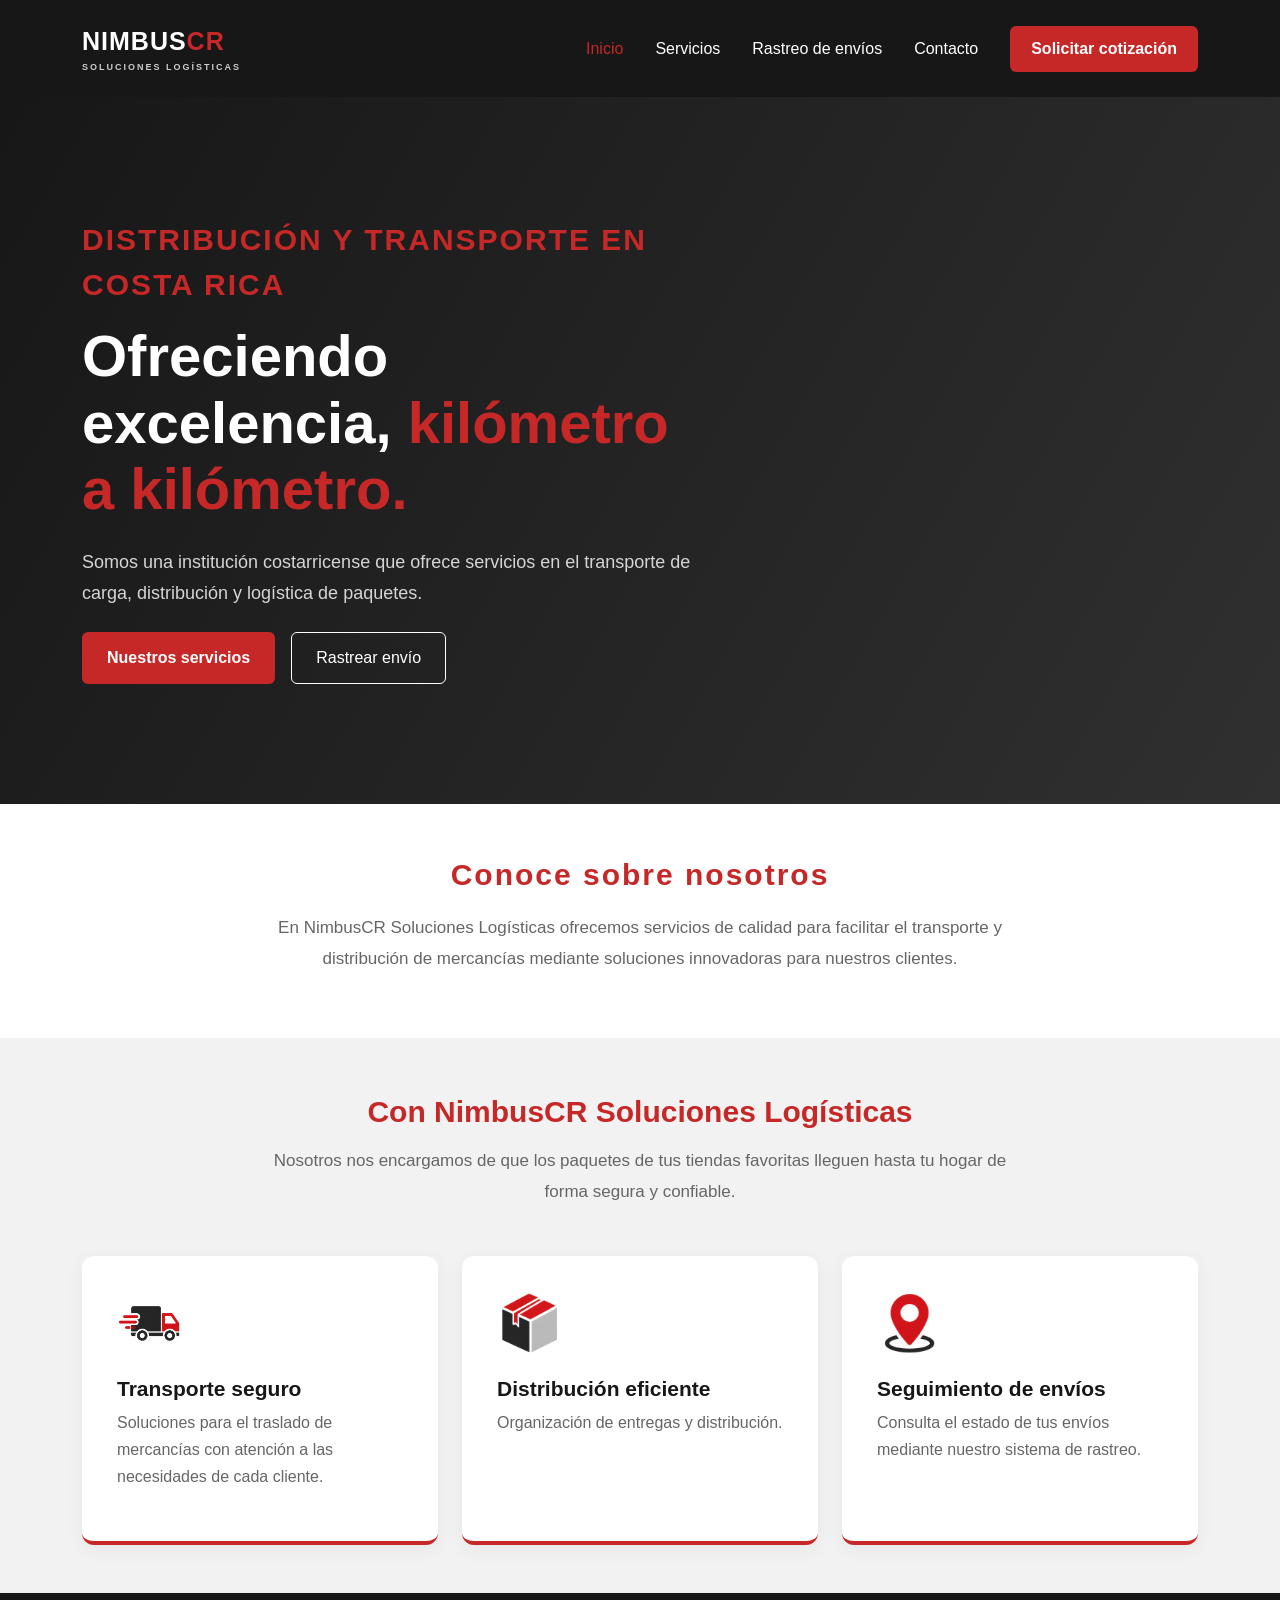
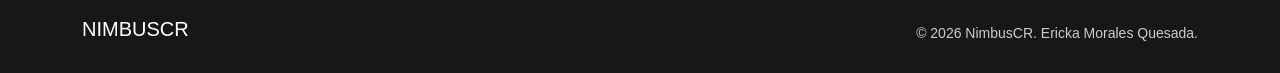
==== index.html @ 84508a61 "todo el proyecto" ====
<!DOCTYPE html>
<html lang="es">
<head>
    <meta charset="UTF-8">
    <meta name="viewport" content="width=device-width, initial-scale=1.0">

    <title>NimbusCR Soluciones Logísticas</title>

    <!-- Bootstrap 5.3.8 -->
    <link href="https://cdn.jsdelivr.net/npm/bootstrap@5.3.8/dist/css/bootstrap.min.css"
          rel="stylesheet">

    <!-- Estilos personalizados -->
    <link rel="stylesheet" href="CSS/estilos.css">
</head>

<body>

    <!-- BARRA DE NAVEGACIÓN -->
    <nav class="navbar navbar-expand-lg navbar-dark navbar-nimbus">
        <div class="container">

            <a class="navbar-brand fw-bold" href="index.html">
                NIMBUS<span>CR</span>
                <small class="d-block brand-subtitle">
                    SOLUCIONES LOGÍSTICAS
                </small>
            </a>

            <button class="navbar-toggler" type="button"
                    data-bs-toggle="collapse"
                    data-bs-target="#menuPrincipal"
                    aria-controls="menuPrincipal"
                    aria-expanded="false"
                    aria-label="Abrir menú">

                <span class="navbar-toggler-icon"></span>
            </button>

            <div class="collapse navbar-collapse" id="menuPrincipal">

                <ul class="navbar-nav ms-auto align-items-lg-center">

                    <li class="nav-item">
                        <a class="nav-link active" href="index.html">
                            Inicio
                        </a>
                    </li>

                    <li class="nav-item">
                        <a class="nav-link" href="servicios.html">
                            Servicios
                        </a>
                    </li>

                    <li class="nav-item">
                        <a class="nav-link" href="envios.html">
                            Rastreo de envíos
                        </a>
                    </li>

                    <li class="nav-item">
                        <a class="nav-link" href="contacto.html">
                            Contacto
                        </a>
                    </li>

                    <li class="nav-item ms-lg-3 mt-2 mt-lg-0">
                        <a href="cotizacion.html" class="btn btn-cotizar">
                            Solicitar cotización
                        </a>
                    </li>

                </ul>

            </div>
        </div>
    </nav>


    <!-- PORTADA PRINCIPAL -->
    <header class="hero-nimbus">

        <div class="container">

            <div class="row align-items-center g-5">

                <div class="col-lg-7">

                    <span class="hero-etiqueta">
                        DISTRIBUCIÓN Y TRANSPORTE EN COSTA RICA
                    </span>

                    <h1 class="hero-titulo mt-3">
                        Ofreciendo excelencia,
                        <span>kilómetro a kilómetro.</span>
                    </h1>

                    <p class="hero-descripcion mt-4">
                        Somos una institución costarricense que ofrece servicios en el transporte de carga,
                        distribución y logística de paquetes.
                    </p>

                    <div class="d-flex flex-wrap gap-3 mt-4">

                        <a href="servicios.html" class="btn btn-principal">
                            Nuestros servicios
                        </a>

                        <a href="envios.html" class="btn btn-secundario">
                            Rastrear envío
                        </a>

                    </div>

                </div>

            </div>

        </div>

    </header>


    <!-- PRESENTACIÓN -->
    <section class="seccion-presentacion py-5">

        <div class="container text-center">

            <span class="seccion-etiqueta">
                Conoce sobre nosotros
            </span>

            <p class="texto-seccion mx-auto mt-3">
                En NimbusCR Soluciones Logísticas ofrecemos servicios de calidad para
                facilitar el transporte y distribución de mercancías
                mediante soluciones innovadoras para nuestros clientes.
            </p>

        </div>

    </section>


    <!-- VENTAJAS -->
    <section class="seccion-ventajas py-5">

        <div class="container">

            <div class="text-center mb-5">

        
                <h2 class="titulo-seccion mt-2">
                    Con NimbusCR Soluciones Logísticas
                </h2>
                <p class="texto-seccion mx-auto mt-3">
                    Nosotros nos encargamos de que los paquetes de tus tiendas favoritas lleguen
                    hasta tu hogar de forma segura y confiable.
                </p>

            </div>

            <div class="row g-4">

                <div class="col-md-4">

                    <div class="tarjeta-ventaja h-100">

                        <div class="ventaja-icono">
                            <img src="img/Iconos logísticos NIMBUSCR (1).png" alt="Icono de transporte de carga">
                        </div>

                        <h3>Transporte seguro</h3>

                        <p>
                            Soluciones para el traslado de mercancías
                            con atención a las necesidades de cada cliente.
                        </p>

                    </div>

                </div>


                <div class="col-md-4">

                    <div class="tarjeta-ventaja h-100">

                        <div class="ventaja-icono">
                            <img src="img/Iconos logísticos NIMBUSCR (2).png" alt="Icono de transporte de carga">
                        </div>

                        <h3>Distribución eficiente</h3>

                        <p>
                            Organización de entregas y distribución.
                        </p>

                    </div>

                </div>


                <div class="col-md-4">

                    <div class="tarjeta-ventaja h-100">

                        <div class="ventaja-icono">
                            <img src="img/Iconos logísticos NIMBUSCR.png" alt="Icono de transporte de carga">
                        </div>

                        <h3>Seguimiento de envíos</h3>

                        <p>
                            Consulta el estado de tus envíos mediante
                            nuestro sistema de rastreo.
                        </p>

                    </div>

                </div>

            </div>

        </div>

    </section>

    <!-- PIE DE PÁGINA -->
    <footer class="footer-nimbus">

        <div class="container py-4">

            <div class="row align-items-center g-3">

                <div class="col-md-6">

                    <h5>NIMBUSCR</h5>

                </div>

                <div class="col-md-6 text-md-end">

                    <p class="mb-0">
                        © 2026 NimbusCR. Ericka Morales Quesada.
                    </p>

                </div>

            </div>

        </div>

    </footer>


    <!-- Bootstrap JavaScript -->
    <script src="https://cdn.jsdelivr.net/npm/bootstrap@5.3.8/dist/js/bootstrap.bundle.min.js"></script>

    <!-- JavaScript personalizado -->
    <script src="js/app.js"></script>

</body>
</html>
---- CSS/estilos.css ----
/* =================================
   CONFIGURACIÓN GENERAL
================================= */


:root {
    --negro: #171717;
    --negro-secundario: #252525;
    --rojo: #C62828;
    --rojo-hover: #A51F1F;
    --gris: #F2F2F2;
    --gris-medio: #D9D9D9;
    --blanco: #FFFFFF;
    --texto: #333333;
}



/* =================================
   CONFIGURACIÓN GENERAL
================================= */

body {
    font-family: Arial, Helvetica, sans-serif;
    color: var(--texto);
    background-color: var(--blanco);
}


/* =================================
   NAVEGACIÓN
================================= */

.navbar-nimbus {
    background-color: var(--negro);
    padding: 18px 0;
}

.navbar-brand {
    font-size: 25px;
    letter-spacing: 1px;
}

.navbar-brand span {
    color: var(--rojo);
}

.brand-subtitle {
    font-size: 9px;
    letter-spacing: 2px;
    color: #CCCCCC;
}

.navbar-nav .nav-link {
    color: var(--blanco);
    margin: 0 8px;
    transition: 0.3s;
}

.navbar-nav .nav-link:hover,
.navbar-nav .nav-link.active {
    color: var(--rojo);
}

.btn-cotizar {
    background-color: var(--rojo);
    color: var(--blanco);
    font-weight: bold;
    padding: 10px 20px;
    border-radius: 6px;
}

.btn-cotizar:hover {
    background-color: var(--rojo-hover);
    color: var(--blanco);
}


/* =================================
   PORTADA PRINCIPAL
================================= */

.hero-nimbus {
    background: linear-gradient(
        120deg,
        #171717,
        #303030
    );

    color: var(--blanco);
    padding: 120px 0;
}

.hero-etiqueta,
.seccion-etiqueta {
    font-size: 30px;
    font-weight: bold;
    letter-spacing: 2px;
    color: var(--rojo);
}

.hero-titulo {
    font-size: clamp(36px, 5vw, 58px);
    font-weight: bold;
    line-height: 1.15;
}

.hero-titulo span {
    color: var(--rojo);
}

.hero-descripcion {
    color: #D5D5D5;
    font-size: 18px;
    line-height: 1.7;
    max-width: 680px;
}

.btn-principal {
    background-color: var(--rojo);
    color: var(--blanco);
    font-weight: bold;
    padding: 13px 24px;
    border-radius: 6px;
}

.btn-principal:hover {
    background-color: var(--rojo-hover);
    color: var(--blanco);
}

.btn-secundario {
    border: 1px solid var(--blanco);
    color: var(--blanco);
    padding: 13px 24px;
    border-radius: 6px;
}

.btn-secundario:hover {
    background-color: var(--blanco);
    color: var(--negro);
}


/* =================================
   PRESENTACIÓN
================================= */

.seccion-presentacion {
    background-color: var(--blanco);
}

.titulo-seccion {
    font-size: 30px;
    font-weight: bold;
    color: var(--rojo);
}

.texto-seccion {
    max-width: 750px;
    color: #666666;
    line-height: 1.8;
    font-size: 17px;
}


/* =================================
   VENTAJAS
================================= */

.seccion-ventajas {
    background-color: var(--gris);
}

.tarjeta-ventaja {
    background-color: var(--blanco);
    padding: 35px;
    border-radius: 12px;
    border-bottom: 4px solid var(--rojo);
    box-shadow: 0 5px 20px rgba(0,0,0,0.05);
    transition: transform 0.3s;
}

.tarjeta-ventaja:hover {
    transform: translateY(-5px);
}


.ventaja-icono {
    width: 65px;
    height: 65px;
    margin-bottom: 20px;
    display: flex;
    align-items: center;
    justify-content: center;
}

.ventaja-icono img {
    width: 100%;
    height: 100%;
    object-fit: contain;
}


.tarjeta-ventaja h3 {
    color: var(--negro);
    font-size: 21px;
    font-weight: bold;
}

.tarjeta-ventaja p {
    color: #666666;
    line-height: 1.7;
}


/* =================================
   CONTACTO
================================= */

.seccion-contacto {
    background-color: var(--negro-secundario);
    color: var(--blanco);
}

.seccion-contacto h2 {
    font-size: 30px;
    font-weight: bold;
}

.seccion-contacto p {
    color: #D5D5D5;
    margin: 18px 0 25px;
}


/* =================================
   PIE DE PÁGINA
================================= */

.footer-nimbus {
    background-color: var(--negro);
    color: var(--blanco);
}

.footer-nimbus p {
    color: #CCCCCC;
    font-size: 14px;
}


/* =================================
   RESPONSIVIDAD
================================= */

@media (max-width: 767px) {

    .hero-nimbus {
        padding: 75px 0;
    }

    .hero-titulo {
        font-size: 38px;
    }

    .titulo-seccion {
        font-size: 28px;
    }

    .footer-nimbus {
        text-align: center;
    }

}



/* =================================
   ENCABEZADO DE CONTACTO
================================= */

#titulo {
    margin-top: 50px;
    margin-bottom: 30px;
    font-size: 40px;
    font-weight: bold;
    color: var(--negro);
}
.contacto-encabezado {
    background-color: var(--negro);
    color: var(--blanco);
    padding: 65px 0;
    border-bottom: 4px solid var(--rojo);
}

.contacto-encabezado h1 {
    font-size: 40px;
    font-weight: 500;
    margin-bottom: 10px;
}

.contacto-encabezado p {
    margin: 0;
    color: #CCCCCC;
    font-size: 13px;
}

.contacto-encabezado a {
    color: #CCCCCC;
    text-decoration: none;
}


/* =================================
   CONTENIDO DE CONTACTO
================================= */

.contenido-contacto {
    background-color: var(--blanco);
}

.introduccion-contacto {
    font-size: 18px;
    color: var(--negro);
    margin-bottom: 30px;
}


/* =================================
   PESTAÑAS
================================= */

.nav-contacto {
    display: flex;
    flex-wrap: nowrap;
    border-bottom: 1px solid var(--gris-medio);
}

.nav-contacto .nav-item {
    flex: 1;
    min-width: 0;
}

.nav-contacto .nav-link {
    width: 100%;
    height: 100%;
    border: none;
    border-radius: 0;
    background-color: #E2E2E2;
    color: #555555;
    font-weight: bold;
    font-size: 14px;
    padding: 16px 10px;
    transition: 0.3s;
}

.nav-contacto .nav-link:hover {
    background-color: #CCCCCC;
    color: var(--negro);
}

.nav-contacto .nav-link.active {
    background-color: var(--rojo);
    color: var(--blanco);
}


/* =================================
   PANEL DE CONTENIDO
================================= */

.panel-contacto {
    border: 1px solid var(--gris-medio);
    border-top: none;
    padding: 30px 25px;
    min-height: 300px;
}

.texto-panel {
    font-size: 17px;
    color: var(--negro);
    margin-bottom: 15px;
    line-height: 1.7;
}

.lista-contacto {
    padding-left: 22px;
    line-height: 2;
    color: var(--texto);
}

.lista-contacto strong {
    color: var(--negro);
}


/* =================================
   COBERTURA
================================= */

/* MAPA DE UBICACIÓN */

.mapa-contacto {
    max-width: 650px;
    margin: 45px auto 10px;
    padding: 25px;
    background-color: var(--blanco);
    text-align: center;
}

.mapa-contacto h3 {
    font-size: 21px;
    font-weight: bold;
    color: var(--negro);
    margin-bottom: 10px;
}

.mapa-contacto p {
    color: #666666;
    margin-bottom: 20px;
}

.imagen-mapa {
    width: 100%;
    max-height: 350px;
    object-fit: cover;
    border: 1px solid var(--gris-medio);
    border-radius: 5px;
}


/* =================================
   TABLA DEL DIRECTORIO
================================= */

.tabla-contacto thead th {
    background-color: var(--negro);
    color: var(--blanco);
    padding: 15px;
    border: none;
}

.tabla-contacto tbody td {
    padding: 15px;
    color: var(--texto);
}

.tabla-contacto tbody td:first-child {
    font-weight: bold;
}

.tabla-contacto tbody i {
    color: var(--rojo);
    margin-right: 8px;
}


/* =================================
   FORMULARIO DE RECLAMOS
================================= */

#formReclamo .form-label {
    font-weight: bold;
    color: var(--negro);
}

#formReclamo .form-control,
#formReclamo .form-select {
    padding: 11px;
    border-color: #CCCCCC;
}

#formReclamo .form-control:focus,
#formReclamo .form-select:focus {
    border-color: var(--rojo);
    box-shadow: 0 0 0 0.2rem rgba(198,40,40,0.15);
}


/* =================================
   RESPONSIVIDAD
================================= */

@media (max-width: 600px) {

    .contacto-encabezado h1 {
        font-size: 30px;
    }

    .introduccion-contacto {
        font-size: 15px;
    }

    .nav-contacto .nav-link {
        font-size: 10px;
        padding: 12px 4px;
        overflow-wrap: anywhere;
    }

    .panel-contacto {
        padding: 20px 14px;
    }

    .mapa-contacto {
        padding: 25px 15px;
    }

}
/* Notificación de reclamo enviado */
.notificacion-nimbus {
    position: fixed;
    top: 90px;
    right: 25px;
    z-index: 1050;

    background-color: var(--rojo);
    color: var(--blanco);

    padding: 16px 24px;
    border-radius: 8px;
    box-shadow: 0 4px 12px rgba(0, 0, 0, 0.2);

    font-size: 15px;
    font-weight: 600;

    display: flex;
    align-items: center;
    gap: 10px;

    animation: aparecerNotificacion 0.4s ease;
}

/* Ocultar la notificación */
.notificacion-nimbus[hidden] {
    display: none;
}

/* Animación de entrada */
@keyframes aparecerNotificacion {
    from {
        opacity: 0;
        transform: translateX(30px);
    }

    to {
        opacity: 1;
        transform: translateX(0);
    }
}


/* =================================
   PÁGINA DE RASTREO
================================= */
html, body {
    min-height: 100%;
}

body {
    min-height: 100vh;
    display: flex;
    flex-direction: column;
}

main {
    flex: 1;
}

/* =========================================
   SECCIÓN DE RASTREO
========================================= */

.seccion-rastreo {
    background-color: var(--gris);
    min-height: 75vh;
    padding: 80px 20px;
}

.titulo-rastreo {
    color: var(--negro);
    font-size: 38px;
    font-weight: 700;
    margin-bottom: 15px;
}

.descripcion-rastreo {
    color: var(--texto);
    font-size: 16px;
    margin-bottom: 35px;
}

/* =========================================
   FORMULARIO DE RASTREO
========================================= */

.formulario-rastreo {
    max-width: 650px;
    margin: 0 auto;
}

.campo-rastreo {
    display: flex;
    gap: 12px;
}

.campo-rastreo .form-control {
    min-height: 52px;
    border: 1px solid var(--gris-medio);
    border-radius: 6px;
    padding: 12px 16px;
    font-size: 15px;
    box-shadow: none;
}

.campo-rastreo .form-control:focus {
    border-color: var(--rojo);
    box-shadow: 0 0 0 3px rgba(198, 40, 40, 0.12);
}

.btn-rastrear {
    background-color: var(--rojo);
    color: var(--blanco);
    border: none;
    border-radius: 6px;
    padding: 12px 22px;
    font-weight: 600;
    white-space: nowrap;
    transition: background-color 0.3s ease;
}

.btn-rastrear:hover {
    background-color: var(--rojo-hover);
}

.formato-guia {
    display: block;
    color: #666;
    font-size: 13px;
    margin-top: 12px;
    text-align: left;
}

/* =========================================
   CONTENEDOR DEL RESULTADO
========================================= */

.resultado-rastreo {
    max-width: 700px;
    margin: 40px auto 0;
    text-align: left;
}

.resultado-rastreo[hidden] {
    display: none;
}

/* =========================================
   TARJETA DE RESULTADO
========================================= */

.tarjeta-resultado {
    background-color: var(--blanco);
    border-radius: 10px;
    padding: 35px;
    box-shadow: 0 4px 15px rgba(0, 0, 0, 0.08);
    border-top: 5px solid var(--rojo);
    animation: aparecerResultado 0.4s ease;
}

.icono-paquete {
    color: var(--rojo);
    font-size: 42px;
    display: block;
    margin-bottom: 15px;
}

.tarjeta-resultado h2 {
    color: var(--negro);
    font-size: 25px;
    font-weight: 700;
    margin-bottom: 12px;
}

.numero-guia {
    color: var(--texto);
    margin-bottom: 18px;
}

.estado-envio {
    display: inline-block;
    background-color: #FCE8E8;
    color: var(--rojo);
    padding: 8px 15px;
    border-radius: 20px;
    font-size: 12px;
    font-weight: 700;
    letter-spacing: 0.5px;
}

.descripcion-estado {
    color: #555;
    margin-top: 18px;
    margin-bottom: 30px;
    line-height: 1.6;
}

/* =========================================
   PROGRESO DEL ENVÍO
========================================= */

.progreso-envio {
    display: flex;
    align-items: center;
    justify-content: space-between;
    margin-top: 25px;
}

.paso {
    display: flex;
    flex-direction: column;
    align-items: center;
    gap: 8px;
    min-width: 85px;
    text-align: center;
    color: #999;
    font-size: 13px;
    font-weight: 500;
}

.paso i {
    font-size: 25px;
}

.paso.completado {
    color: #198754;
}

.paso.activo {
    color: var(--rojo);
    font-weight: 700;
}

.linea-progreso {
    flex: 1;
    height: 3px;
    background-color: #198754;
    margin: 0 8px 25px;
}

.linea-progreso.pendiente {
    background-color: var(--gris-medio);
}

/* =========================================
   MENSAJE DE ERROR
========================================= */

.mensaje-error {
    background-color: var(--blanco);
    border-left: 5px solid var(--rojo);
    border-radius: 8px;
    padding: 25px;
    box-shadow: 0 4px 12px rgba(0, 0, 0, 0.06);
    animation: aparecerResultado 0.4s ease;
}

.mensaje-error i {
    color: var(--rojo);
    font-size: 30px;
}

.mensaje-error h3 {
    color: var(--negro);
    font-size: 20px;
    font-weight: 700;
    margin-top: 12px;
}

.mensaje-error p {
    color: var(--texto);
    margin-bottom: 0;
}

/* =========================================
   ANIMACIÓN
========================================= */

@keyframes aparecerResultado {
    from {
        opacity: 0;
        transform: translateY(15px);
    }

    to {
        opacity: 1;
        transform: translateY(0);
    }
}

/* =========================================
   DISEÑO RESPONSIVE
========================================= */

@media (max-width: 576px) {

    .seccion-rastreo {
        padding: 55px 15px;
    }

    .titulo-rastreo {
        font-size: 29px;
    }

    .descripcion-rastreo {
        font-size: 14px;
    }

    .campo-rastreo {
        flex-direction: column;
    }

    .btn-rastrear {
        width: 100%;
        min-height: 48px;
    }

    .formato-guia {
        text-align: center;
    }

    .tarjeta-resultado {
        padding: 25px 18px;
    }

    .tarjeta-resultado h2 {
        font-size: 21px;
    }

    .progreso-envio {
        gap: 3px;
    }

    .paso {
        min-width: 65px;
        font-size: 11px;
    }

    .paso i {
        font-size: 21px;
    }

    .linea-progreso {
        margin-left: 2px;
        margin-right: 2px;
    }
}


/* ========================================
   PÁGINA DE SERVICIOS
======================================== */

.encabezado-servicios {
    padding: 65px 0 35px;
    background-color: var(--blanco);
}

.encabezado-servicios .texto-seccion {
    max-width: 750px;
    margin: 15px auto 0;
}

.catalogo-servicios {
    padding: 40px 0 75px;
    background-color: var(--gris);
}

.tarjeta-servicio {
    height: 100%;
    min-height: 235px;
    background-color: var(--blanco);
    border: 1px solid var(--gris-medio);
    border-radius: 10px;
    overflow: hidden;
    transition: transform 0.3s ease, box-shadow 0.3s ease;
}

.tarjeta-servicio:hover {
    transform: translateY(-5px);
    box-shadow: 0 8px 20px rgba(0, 0, 0, 0.10);
    border-color: var(--rojo);
}

.contenido-servicio {
    padding: 30px;
    display: flex;
    flex-direction: column;
    align-items: flex-start;
    height: 100%;
}

.contenido-servicio h3 {
    color: var(--negro);
    font-size: 21px;
    font-weight: 700;
    margin-bottom: 15px;
}

.contenido-servicio p {
    color: var(--texto);
    font-size: 15px;
    line-height: 1.7;
    margin-bottom: 25px;
    flex-grow: 1;
}

.btn-vermas {
    display: inline-block;
    color: var(--rojo);
    font-weight: 700;
    text-decoration: none;
    border-bottom: 2px solid var(--rojo);
    padding-bottom: 4px;
    transition: color 0.3s ease;
}

.btn-vermas:hover {
    color: var(--rojo-hover);
}

.consulta-servicios {
    padding: 65px 0;
    background-color: var(--blanco);
}

.consulta-servicios h2 {
    color: var(--negro);
    font-weight: 700;
    margin-bottom: 15px;
}

.consulta-servicios p {
    color: var(--texto);
    margin-bottom: 25px;
}

@media (max-width: 768px) {
    .encabezado-servicios {
        padding: 45px 0 25px;
    }

    .contenido-servicio {
        padding: 25px;
    }
}

/* ========================================
   PÁGINA DE COTIZACIONES
======================================== */

/* Encabezado */

.encabezado-cotizacion {
    padding: 65px 0 50px;
    background-color: var(--blanco);
}

.encabezado-cotizacion .texto-seccion {
    max-width: 780px;
    margin: 15px auto 0;
    line-height: 1.7;
}


/* ========================================
   SECCIÓN DE TARIFAS
======================================== */

.seccion-tarifas {
    padding: 55px 0 75px;
    background-color: var(--gris);
}


/* Tarjetas de tarifas */

.tarjeta-tarifa {
    height: 100%;
    background-color: var(--blanco);
    border: 1px solid var(--gris-medio);
    border-radius: 8px;
    overflow: hidden;
    box-shadow: 0 3px 10px rgba(0, 0, 0, 0.05);
    transition: transform 0.3s ease, box-shadow 0.3s ease;
}

.tarjeta-tarifa:hover {
    transform: translateY(-5px);
    box-shadow: 0 8px 20px rgba(0, 0, 0, 0.10);
}


/* Encabezado de las tarjetas */

.titulo-tarifa {
    background-color: var(--rojo);
    color: var(--blanco);
    text-align: center;
    padding: 20px 10px;
}

.titulo-tarifa h2 {
    font-size: 21px;
    font-weight: 700;
    margin: 0;
}

.titulo-tarifa span {
    display: block;
    font-size: 13px;
    margin-top: 4px;
    font-weight: 500;
}


/* Rango de peso o categoría */

.rango-tarifa {
    padding: 16px 8px;
    text-align: center;
    font-size: 13px;
    font-weight: 700;
    color: var(--negro);
    background-color: #F8F8F8;
    border-bottom: 1px solid var(--gris-medio);
}


/* Tablas */

.tabla-tarifa {
    padding: 15px 12px;
    overflow-x: auto;
}

.tabla-tarifa table {
    width: 100%;
    border-collapse: collapse;
    font-size: 12px;
    text-align: center;
}

.tabla-tarifa th,
.tabla-tarifa td {
    padding: 13px 5px;
    border-bottom: 1px solid #E3E3E3;
    white-space: nowrap;
}

.tabla-tarifa th {
    color: var(--negro);
    font-weight: 700;
    background-color: #F8F8F8;
}

.tabla-tarifa td {
    color: var(--texto);
}

.tabla-tarifa tbody tr:hover {
    background-color: #FAEEEE;
}


/* Notas de las tarifas */

.nota-tarifa {
    text-align: center;
    font-size: 12px;
    color: var(--texto);
    padding: 9px 5px;
    margin: 0;
    border-bottom: 1px solid #E3E3E3;
    line-height: 1.5;
}


/* ========================================
   BLOQUE DE COTIZACIÓN TELEFÓNICA
======================================== */

.bloque-cotizacion {
    background-color: var(--blanco);
    padding: 45px 25px;
    margin-top: 55px;
    border-radius: 10px;
    border: 1px solid var(--gris-medio);
}

.bloque-cotizacion h2 {
    color: var(--negro);
    font-size: 26px;
    font-weight: 700;
    margin: 15px 0;
}

.bloque-cotizacion > p {
    max-width: 700px;
    margin: 0 auto 25px;
    color: var(--texto);
    line-height: 1.7;
}

.bloque-cotizacion .btn-principal {
    display: inline-block;
    text-decoration: none;
}

.bloque-cotizacion .btn-principal i {
    margin-right: 7px;
}

.telefono-cotizacion {
    margin-top: 18px !important;
    margin-bottom: 0 !important;
    font-size: 16px;
    color: var(--texto);
}


/* ========================================
   DISEÑO RESPONSIVO
======================================== */

@media (max-width: 991px) {

    .tarjeta-tarifa {
        margin-bottom: 5px;
    }

}

@media (max-width: 768px) {

    .encabezado-cotizacion {
        padding: 45px 0 35px;
    }

    .seccion-tarifas {
        padding: 40px 0 55px;
    }

    .titulo-tarifa h2 {
        font-size: 19px;
    }

    .bloque-cotizacion {
        padding: 35px 18px;
        margin-top: 35px;
    }

    .bloque-cotizacion h2 {
        font-size: 22px;
    }

}

@media (max-width: 480px) {

    .tabla-tarifa {
        padding: 10px 8px;
    }

    .tabla-tarifa table {
        font-size: 11px;
    }

    .tabla-tarifa th,
    .tabla-tarifa td {
        padding: 11px 4px;
    }

}
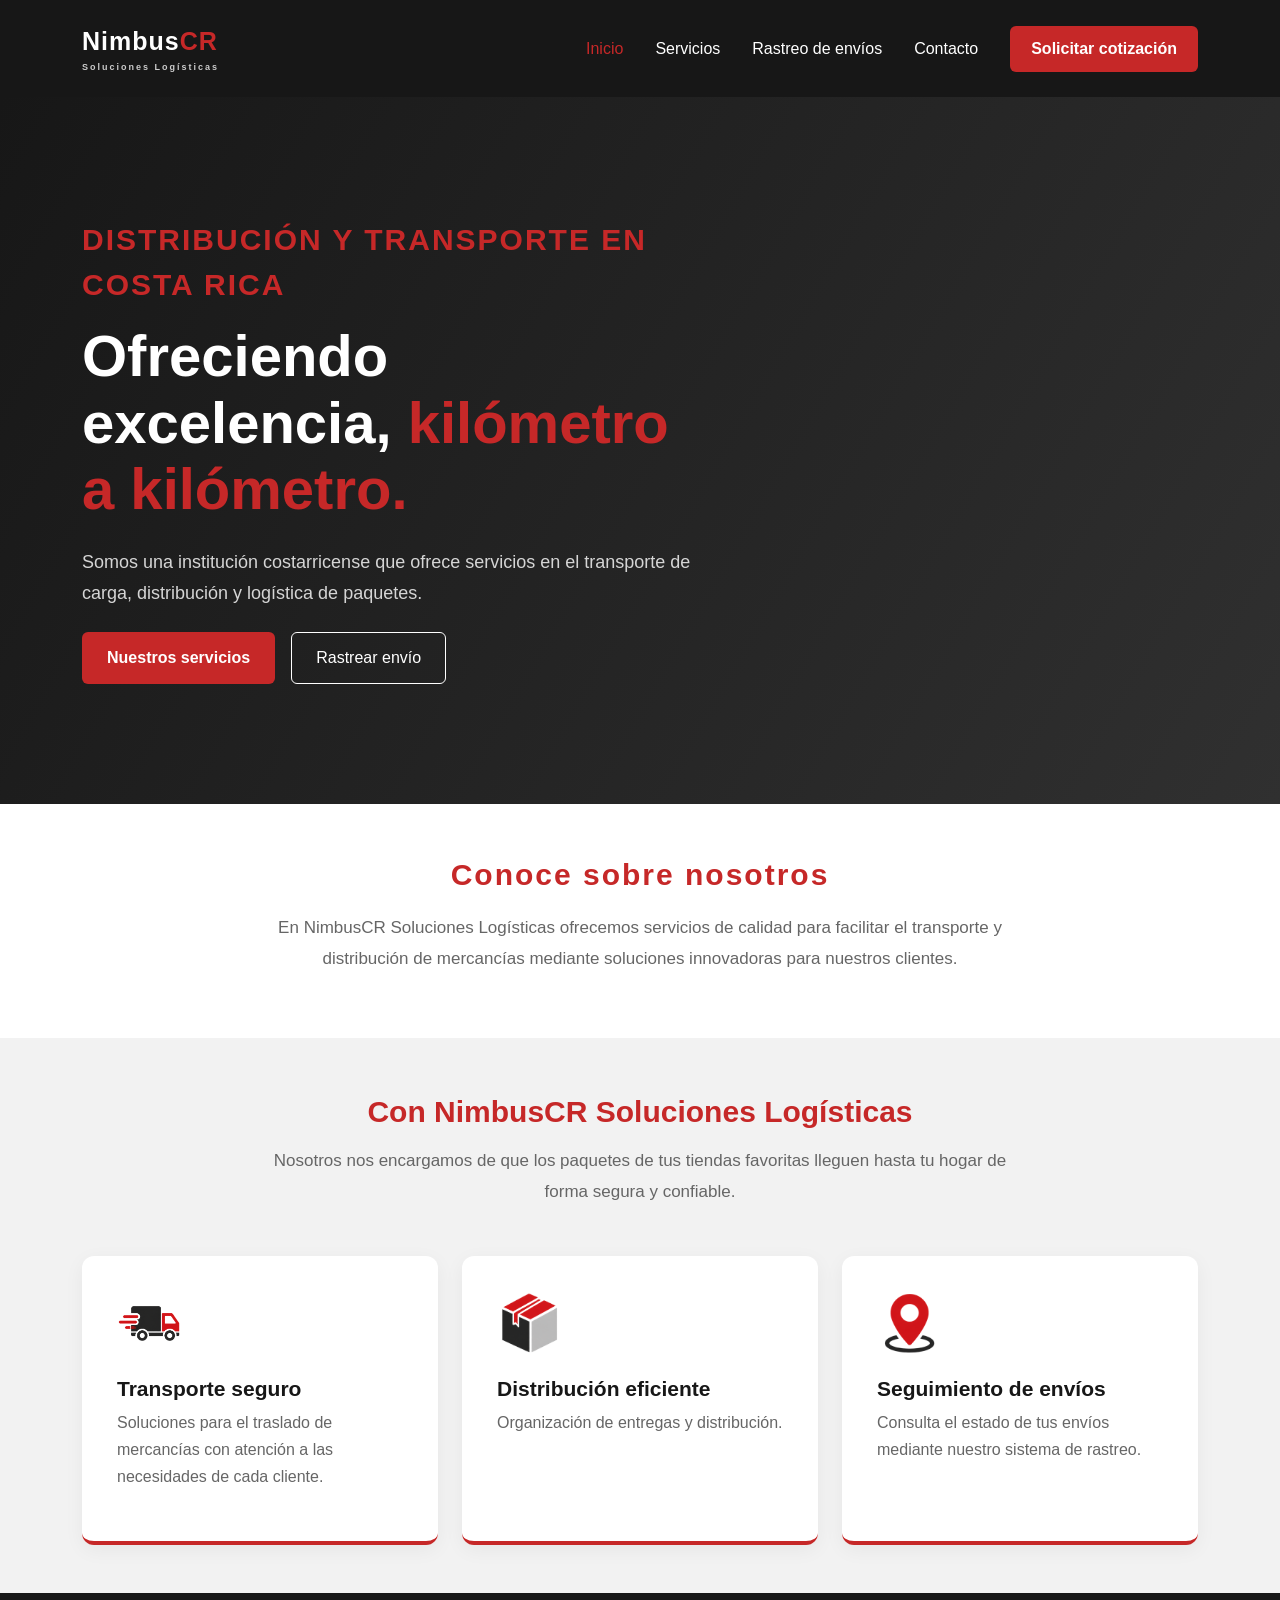
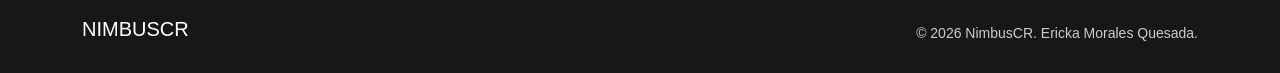
==== commit fdfb0233: "cambio3" ====
--- a/index.html
+++ b/index.html
@@ -21,9 +21,9 @@
         <div class="container">
 
             <a class="navbar-brand fw-bold" href="index.html">
-                NIMBUS<span>CR</span>
+                Nimbus<span>CR</span>
                 <small class="d-block brand-subtitle">
-                    SOLUCIONES LOGÍSTICAS
+                    Soluciones Logísticas
                 </small>
             </a>
 
